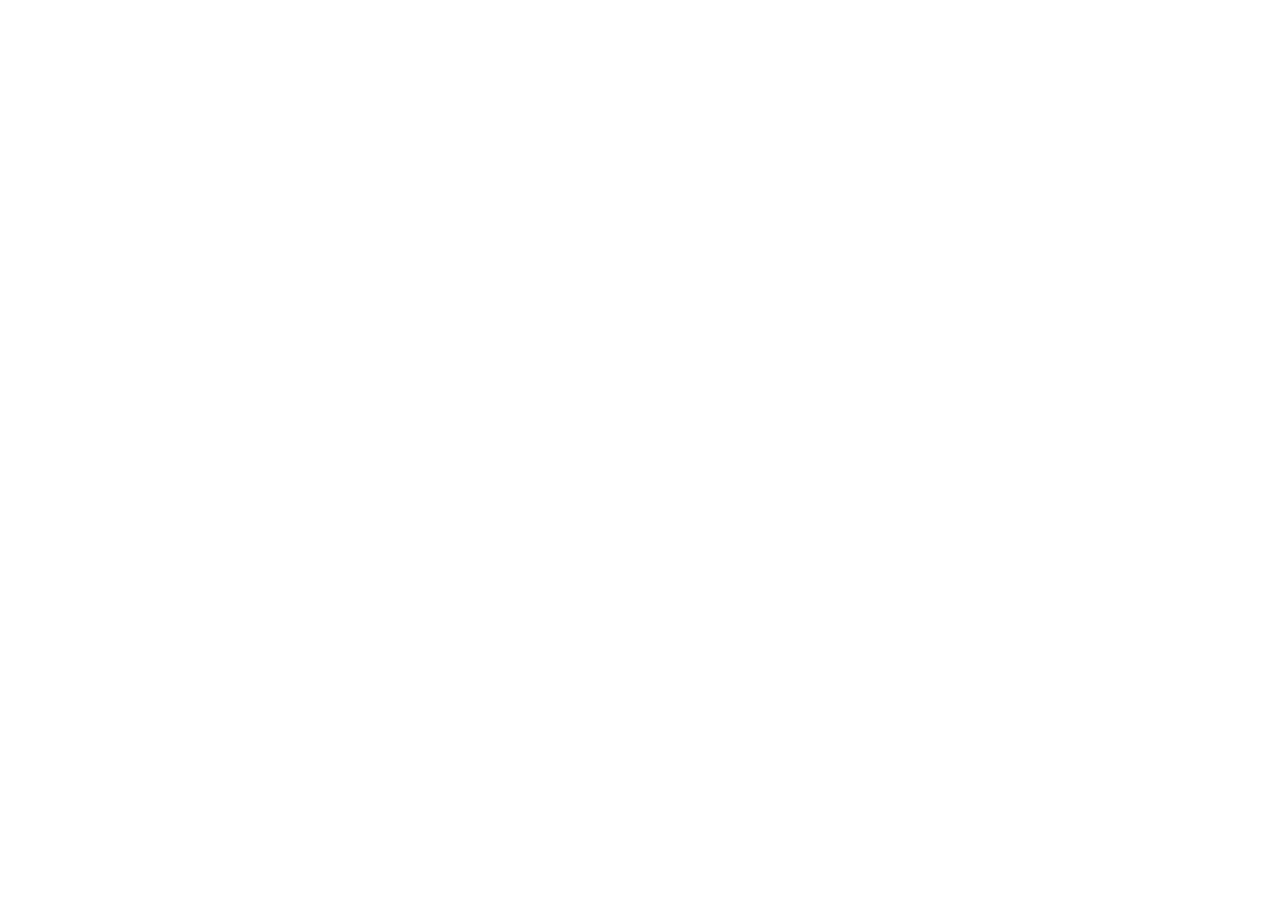
==== index.html @ 9bcea90c "Build birthday page scaffolding Create a full responsive birthday site for Bilai (Narisha) with a bl" ====
<!DOCTYPE html>
<html lang="en">
  <head>
    <meta charset="UTF-8" />
    <meta name="viewport" content="width=device-width, initial-scale=1.0, maximum-scale=1.0, user-scalable=no" />
    <title>Happy Birthday Bilai 🖤 | March 8</title>
    <meta name="description" content="A special birthday wish for the sweetest Bilai! Happy Birthday, pookie! 🍨☕🎂" />
    <meta name="theme-color" content="#0a0a0a" />
    
    <!-- Open Graph -->
    <meta property="og:title" content="Happy Birthday Bilai 🖤" />
    <meta property="og:description" content="A special birthday wish for the sweetest pookie! March 8th celebration 🎂" />
    <meta property="og:type" content="website" />
    
    <!-- Favicon -->
    <link rel="icon" type="image/svg+xml" href="data:image/svg+xml,<svg xmlns=%22http://www.w3.org/2000/svg%22 viewBox=%220 0 100 100%22><text y=%22.9em%22 font-size=%2290%22>🎂</text></svg>" />
    
    <!-- Preconnect to Google Fonts -->
    <link rel="preconnect" href="https://fonts.googleapis.com" />
    <link rel="preconnect" href="https://fonts.gstatic.com" crossorigin />
  </head>
  <body>
    <div id="root"></div>
    <script type="module" src="/src/main.tsx"></script>
  </body>
</html>
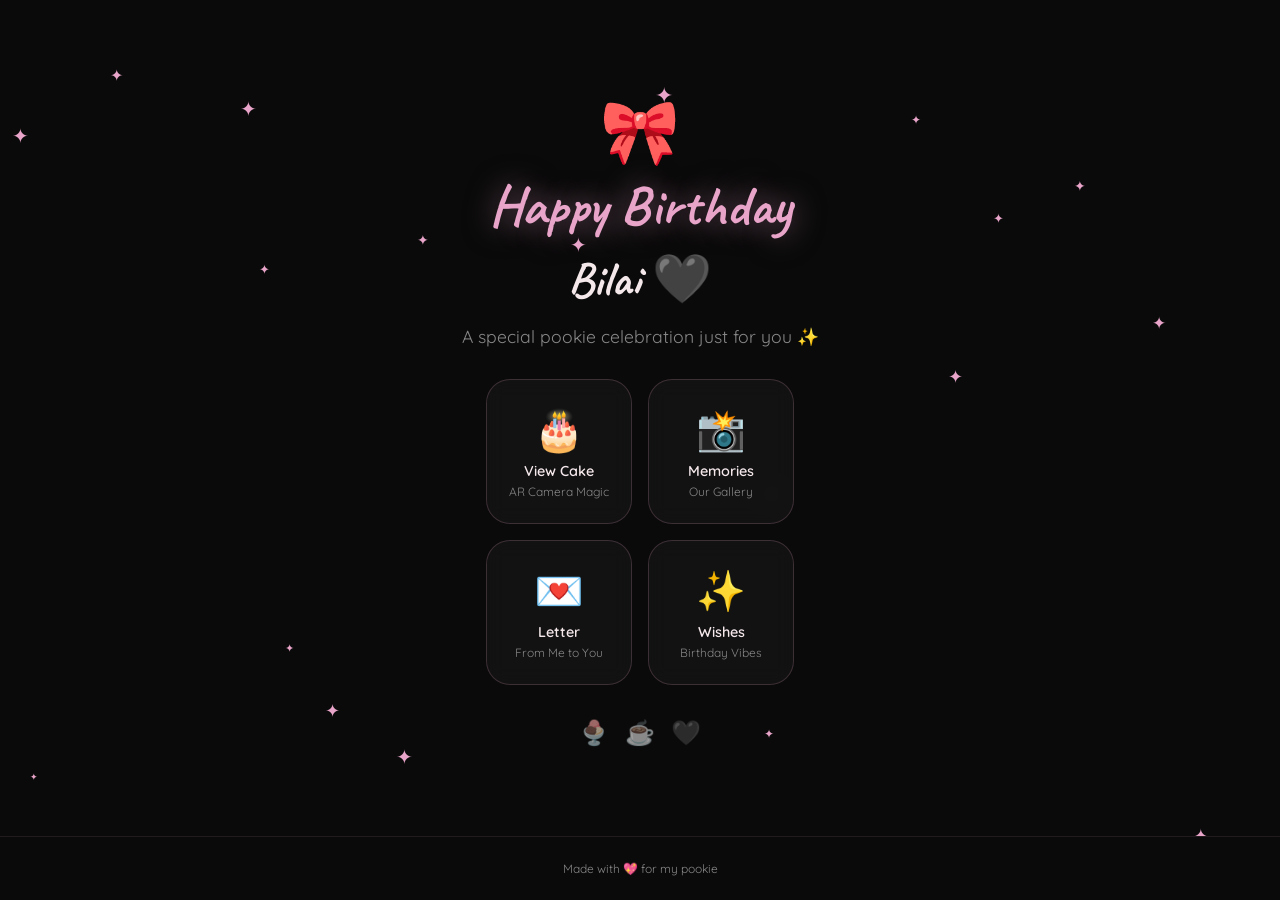
==== commit 33859f9c: "done" ====
--- a/index.html
+++ b/index.html
@@ -1,26 +1,392 @@
 <!DOCTYPE html>
 <html lang="en">
-  <head>
-    <meta charset="UTF-8" />
-    <meta name="viewport" content="width=device-width, initial-scale=1.0, maximum-scale=1.0, user-scalable=no" />
-    <title>Happy Birthday Bilai 🖤 | March 8</title>
-    <meta name="description" content="A special birthday wish for the sweetest Bilai! Happy Birthday, pookie! 🍨☕🎂" />
-    <meta name="theme-color" content="#0a0a0a" />
+<head>
+  <meta charset="UTF-8" />
+  <meta name="viewport" content="width=device-width, initial-scale=1.0, maximum-scale=1.0, user-scalable=no, viewport-fit=cover" />
+  <meta name="apple-mobile-web-app-capable" content="yes" />
+  <meta name="apple-mobile-web-app-status-bar-style" content="black-translucent" />
+  <meta name="theme-color" content="#0a0a0a" />
+  <title>Happy Birthday Bilai 🖤</title>
+  <link rel="preconnect" href="https://fonts.googleapis.com" />
+  <link rel="preconnect" href="https://fonts.gstatic.com" crossorigin />
+  <link href="https://fonts.googleapis.com/css2?family=Caveat:wght@400;500;600;700&family=Quicksand:wght@300;400;500;600;700&display=swap" rel="stylesheet" />
+  <style>
+    * {
+      margin: 0;
+      padding: 0;
+      box-sizing: border-box;
+    }
+
+    :root {
+      --bg: #0a0a0a;
+      --fg: #f5e8eb;
+      --primary: #e8a4c9;
+      --primary-dark: #c77da3;
+      --accent: #d4739d;
+      --card: #141414;
+      --muted: #888;
+      --lavender: #b794d4;
+    }
+
+    html {
+      scroll-behavior: smooth;
+    }
+
+    body {
+      font-family: 'Quicksand', sans-serif;
+      background: var(--bg);
+      color: var(--fg);
+      min-height: 100vh;
+      overflow-x: hidden;
+      -webkit-font-smoothing: antialiased;
+      -webkit-tap-highlight-color: transparent;
+    }
+
+    .font-handwritten {
+      font-family: 'Caveat', cursive;
+    }
+
+    /* Main Container */
+    .main {
+      min-height: 100vh;
+      display: flex;
+      flex-direction: column;
+      padding: env(safe-area-inset-top) env(safe-area-inset-right) env(safe-area-inset-bottom) env(safe-area-inset-left);
+    }
+
+    /* Hero Section */
+    .hero {
+      flex: 1;
+      display: flex;
+      flex-direction: column;
+      align-items: center;
+      justify-content: center;
+      padding: 2rem 1.5rem;
+      position: relative;
+    }
+
+    .hero-ribbon {
+      font-size: 4rem;
+      animation: bounce 2s ease-in-out infinite;
+    }
+
+    .hero-title {
+      font-family: 'Caveat', cursive;
+      font-size: 3.5rem;
+      color: var(--primary);
+      text-shadow: 0 0 30px rgba(232, 164, 201, 0.5);
+      margin-bottom: 0.5rem;
+      animation: fadeInUp 1s ease-out;
+    }
+
+    .hero-name {
+      font-family: 'Caveat', cursive;
+      font-size: 3rem;
+      color: var(--fg);
+      animation: fadeInUp 1s ease-out 0.3s both;
+    }
+
+    .hero-subtitle {
+      color: var(--muted);
+      margin-top: 1rem;
+      font-size: 1.1rem;
+      animation: fadeInUp 1s ease-out 0.5s both;
+    }
+
+    /* Navigation Grid */
+    .nav-grid {
+      display: grid;
+      grid-template-columns: repeat(2, 1fr);
+      gap: 1rem;
+      width: 100%;
+      max-width: 340px;
+      padding: 0 1rem;
+      margin-top: 2rem;
+    }
+
+    .nav-card {
+      background: rgba(20, 20, 20, 0.8);
+      backdrop-filter: blur(10px);
+      border: 1px solid rgba(232, 164, 201, 0.2);
+      border-radius: 1.5rem;
+      padding: 1.5rem 1rem;
+      text-decoration: none;
+      color: var(--fg);
+      display: flex;
+      flex-direction: column;
+      align-items: center;
+      text-align: center;
+      transition: all 0.3s ease;
+      animation: fadeInUp 0.6s ease-out both;
+    }
+
+    .nav-card:nth-child(1) { animation-delay: 0.6s; }
+    .nav-card:nth-child(2) { animation-delay: 0.7s; }
+    .nav-card:nth-child(3) { animation-delay: 0.8s; }
+    .nav-card:nth-child(4) { animation-delay: 0.9s; }
+
+    .nav-card:active {
+      transform: scale(0.95);
+    }
+
+    .nav-card:hover {
+      border-color: rgba(232, 164, 201, 0.5);
+      box-shadow: 0 0 30px rgba(232, 164, 201, 0.2);
+      transform: translateY(-4px);
+    }
+
+    .nav-card-emoji {
+      font-size: 2.5rem;
+      margin-bottom: 0.5rem;
+    }
+
+    .nav-card-title {
+      font-weight: 600;
+      font-size: 0.9rem;
+    }
+
+    .nav-card-desc {
+      font-size: 0.75rem;
+      color: var(--muted);
+      margin-top: 0.25rem;
+    }
+
+    /* Floating Icons */
+    .floating-icons {
+      display: flex;
+      gap: 1rem;
+      margin-top: 2rem;
+      font-size: 1.5rem;
+      opacity: 0.6;
+    }
+
+    .floating-icons span:nth-child(1) { animation: float 3s ease-in-out infinite; }
+    .floating-icons span:nth-child(2) { animation: float 3s ease-in-out infinite 0.5s; }
+    .floating-icons span:nth-child(3) { animation: float 4s ease-in-out infinite 1s; }
+
+    /* Footer */
+    .footer {
+      padding: 1.5rem;
+      text-align: center;
+      border-top: 1px solid rgba(232, 164, 201, 0.1);
+      font-size: 0.75rem;
+      color: var(--muted);
+    }
+
+    /* Floating Hearts Background */
+    .hearts-bg {
+      position: fixed;
+      inset: 0;
+      pointer-events: none;
+      overflow: hidden;
+      z-index: 0;
+    }
+
+    .heart {
+      position: absolute;
+      bottom: -50px;
+      opacity: 0.2;
+      animation: floatUp linear infinite;
+    }
+
+    /* Sparkles */
+    .sparkles {
+      position: absolute;
+      inset: 0;
+      pointer-events: none;
+      overflow: hidden;
+    }
+
+    .sparkle {
+      position: absolute;
+      color: var(--primary);
+      animation: sparkle 2s ease-in-out infinite;
+    }
+
+    /* Animations */
+    @keyframes fadeInUp {
+      from {
+        opacity: 0;
+        transform: translateY(20px);
+      }
+      to {
+        opacity: 1;
+        transform: translateY(0);
+      }
+    }
+
+    @keyframes bounce {
+      0%, 100% { transform: translateY(0); }
+      50% { transform: translateY(-10px); }
+    }
+
+    @keyframes float {
+      0%, 100% { transform: translateY(0); }
+      50% { transform: translateY(-10px); }
+    }
+
+    @keyframes floatUp {
+      0% {
+        transform: translateY(0) rotate(0deg);
+        opacity: 0;
+      }
+      10% { opacity: 0.2; }
+      90% { opacity: 0.2; }
+      100% {
+        transform: translateY(-100vh) rotate(360deg);
+        opacity: 0;
+      }
+    }
+
+    @keyframes sparkle {
+      0%, 100% {
+        opacity: 1;
+        transform: scale(1);
+      }
+      50% {
+        opacity: 0.4;
+        transform: scale(1.3);
+      }
+    }
+
+    /* Confetti */
+    .confetti-container {
+      position: fixed;
+      inset: 0;
+      pointer-events: none;
+      z-index: 100;
+    }
+
+    .confetti-piece {
+      position: absolute;
+      top: -20px;
+      animation: confettiFall 4s linear forwards;
+    }
+
+    @keyframes confettiFall {
+      0% {
+        transform: translateY(-100vh) rotate(0deg);
+        opacity: 1;
+      }
+      100% {
+        transform: translateY(100vh) rotate(720deg);
+        opacity: 0;
+      }
+    }
+  </style>
+</head>
+<body>
+  <!-- Floating Hearts Background -->
+  <div class="hearts-bg" id="hearts"></div>
+
+  <!-- Confetti Container -->
+  <div class="confetti-container" id="confetti"></div>
+
+  <main class="main">
+    <!-- Hero Section -->
+    <section class="hero">
+      <!-- Sparkles -->
+      <div class="sparkles" id="sparkles"></div>
+
+      <div class="hero-ribbon">🎀</div>
+      <h1 class="hero-title">Happy Birthday</h1>
+      <h2 class="hero-name">Bilai 🖤</h2>
+      <p class="hero-subtitle">A special pookie celebration just for you ✨</p>
+
+      <!-- Navigation Grid -->
+      <nav class="nav-grid">
+        <a href="cake.html" class="nav-card">
+          <span class="nav-card-emoji">🎂</span>
+          <span class="nav-card-title">View Cake</span>
+          <span class="nav-card-desc">AR Camera Magic</span>
+        </a>
+        <a href="memories.html" class="nav-card">
+          <span class="nav-card-emoji">📸</span>
+          <span class="nav-card-title">Memories</span>
+          <span class="nav-card-desc">Our Gallery</span>
+        </a>
+        <a href="letter.html" class="nav-card">
+          <span class="nav-card-emoji">💌</span>
+          <span class="nav-card-title">Letter</span>
+          <span class="nav-card-desc">From Me to You</span>
+        </a>
+        <a href="wishes.html" class="nav-card">
+          <span class="nav-card-emoji">✨</span>
+          <span class="nav-card-title">Wishes</span>
+          <span class="nav-card-desc">Birthday Vibes</span>
+        </a>
+      </nav>
+
+      <div class="floating-icons">
+        <span>🍨</span>
+        <span>☕</span>
+        <span>🖤</span>
+      </div>
+    </section>
+
+    <footer class="footer">
+      Made with 💖 for my pookie
+    </footer>
+  </main>
+
+  <script>
+    // Create floating hearts
+    function createHearts() {
+      const container = document.getElementById('hearts');
+      for (let i = 0; i < 15; i++) {
+        const heart = document.createElement('div');
+        heart.className = 'heart';
+        heart.textContent = '🖤';
+        heart.style.left = Math.random() * 100 + '%';
+        heart.style.fontSize = (10 + Math.random() * 20) + 'px';
+        heart.style.animationDuration = (3 + Math.random() * 4) + 's';
+        heart.style.animationDelay = Math.random() * 5 + 's';
+        container.appendChild(heart);
+      }
+    }
+
+    // Create sparkles
+    function createSparkles() {
+      const container = document.getElementById('sparkles');
+      for (let i = 0; i < 20; i++) {
+        const sparkle = document.createElement('div');
+        sparkle.className = 'sparkle';
+        sparkle.textContent = '✦';
+        sparkle.style.left = Math.random() * 100 + '%';
+        sparkle.style.top = Math.random() * 100 + '%';
+        sparkle.style.fontSize = (8 + Math.random() * 16) + 'px';
+        sparkle.style.animationDelay = Math.random() * 2 + 's';
+        container.appendChild(sparkle);
+      }
+    }
+
+    // Create confetti
+    function createConfetti() {
+      const container = document.getElementById('confetti');
+      const colors = ['#e8a4c9', '#b794d4', '#f5e8eb', '#ffb6c1', '#ffd700'];
+      const shapes = ['●', '■', '▲', '♥', '★'];
+      
+      for (let i = 0; i < 50; i++) {
+        const piece = document.createElement('div');
+        piece.className = 'confetti-piece';
+        piece.textContent = shapes[Math.floor(Math.random() * shapes.length)];
+        piece.style.left = Math.random() * 100 + '%';
+        piece.style.color = colors[Math.floor(Math.random() * colors.length)];
+        piece.style.fontSize = (10 + Math.random() * 15) + 'px';
+        piece.style.animationDelay = Math.random() * 2 + 's';
+        container.appendChild(piece);
+        
+        // Remove after animation
+        setTimeout(() => piece.remove(), 6000);
+      }
+    }
+
+    // Initialize
+    createHearts();
+    createSparkles();
     
-    <!-- Open Graph -->
-    <meta property="og:title" content="Happy Birthday Bilai 🖤" />
-    <meta property="og:description" content="A special birthday wish for the sweetest pookie! March 8th celebration 🎂" />
-    <meta property="og:type" content="website" />
-    
-    <!-- Favicon -->
-    <link rel="icon" type="image/svg+xml" href="data:image/svg+xml,<svg xmlns=%22http://www.w3.org/2000/svg%22 viewBox=%220 0 100 100%22><text y=%22.9em%22 font-size=%2290%22>🎂</text></svg>" />
-    
-    <!-- Preconnect to Google Fonts -->
-    <link rel="preconnect" href="https://fonts.googleapis.com" />
-    <link rel="preconnect" href="https://fonts.gstatic.com" crossorigin />
-  </head>
-  <body>
-    <div id="root"></div>
-    <script type="module" src="/src/main.tsx"></script>
-  </body>
+    // Trigger confetti on load
+    setTimeout(createConfetti, 500);
+  </script>
+</body>
 </html>
